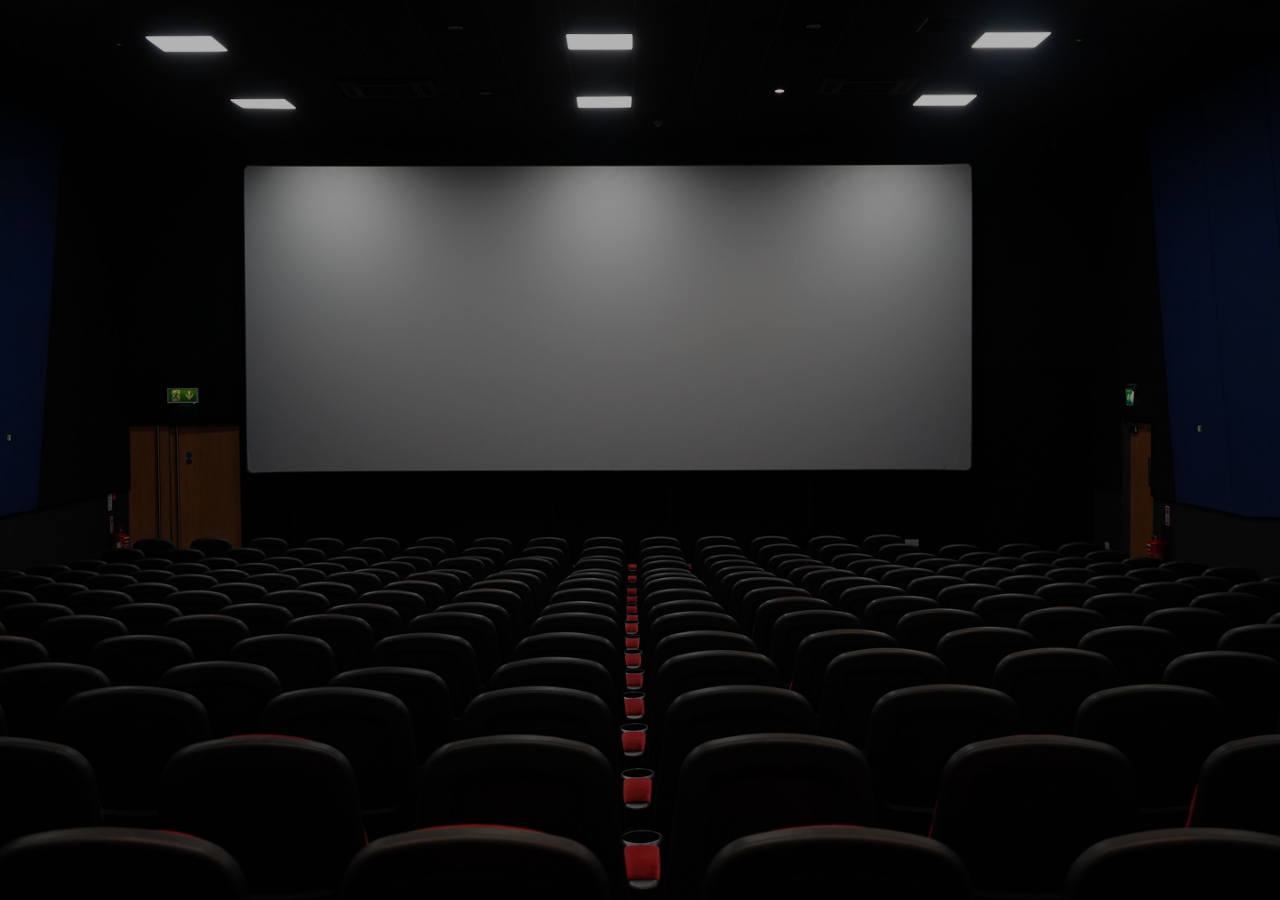
==== 3b-chill/login.html @ 25bb97a0 "add asset,login,css" ====
<!DOCTYPE html>
<html lang="en">

<head>
    <meta charset="UTF-8">
    <meta name="viewport" content="width=device-width, initial-scale=1.0">
    <meta name="description" content="Login page for CHILL, a platform for stream movie and tv show.">
    <meta name="keywords" content="CHILL, login, streaming, movies, tv shows">
    <meta name="author" content="Yadri">
    <title>Login - CHILL</title>
    <!-- CSS -->
    <link rel="stylesheet" href="style.css">
    <!-- Font -->
    <link rel="preconnect" href="https://fonts.googleapis.com">
    <link rel="stylesheet" href="https://fonts.googleapis.com/css2?family=Lato:wght@300;400;700&display=swap">
    <link rel="stylesheet" href="https://cdnjs.cloudflare.com/ajax/libs/font-awesome/6.7.2/css/all.min.css"
        integrity="sha512-Evv84Mr4kqVGRNSgIGL/F/aIDqQb7xQ2vcrdIwxfjThSH8CSR7PBEakCr51Ck+w+/U6swU2Im1vVX0SVk9ABhg=="
        crossorigin="anonymous" referrerpolicy="no-referrer" />
    <!-- Favicon -->
    <link rel="icon" href="assets/logo/chill-icon.png" type="image/x-icon">

</head>
<body>
    <main class="login-container">
        <header class="login-header">
            <!-- <img src="assets/icon/Logo.png" alt=""> -->
        </header>
        <!-- form -->
        <form action="">
            <div class="input-group"></div>
        </form>
    </main>
</body>

</html>
---- 3b-chill/style.css ----
/* Import Fonts Google - Lato */
@import url('https://fonts.googleapis.com/css2?family=Lato:ital,wght@0,100;0,300;0,400;0,700;0,900;1,100;1,300;1,400;1,700;1,900&display=swap');
@import url('fonts.css');

* {
  margin: 0;
  padding: 0;
  box-sizing: border-box;
  font-family: Lato, sans-serif;
}

body {
  background-image: url('assets/bg-images/bg-login.png');
  min-height: 100vh;
  background-size: cover;
  background-position: center;
}

.login-container {
  background-color: rgba(24, 26, 28, 0.84);
  width: 100%;
  max-width: 529px;
  display: flex;
  flex-direction: column;
}
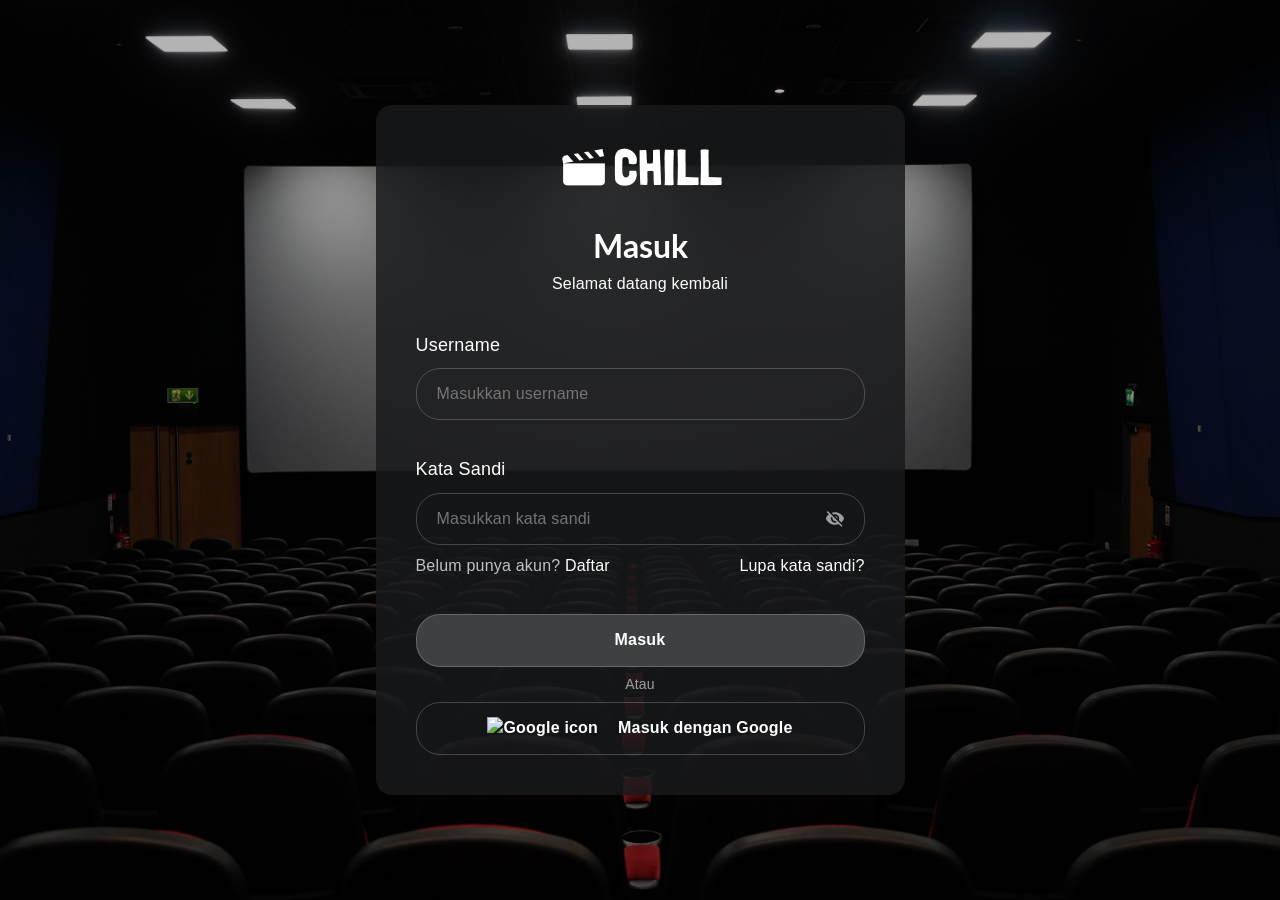
==== commit 5155fa93: "finishing the login page desktop" ====
--- a/3b-chill/login.html
+++ b/3b-chill/login.html
@@ -22,14 +22,44 @@
 </head>
 <body>
     <main class="login-container">
+        <!-- header form -->
         <header class="login-header">
-            <!-- <img src="assets/icon/Logo.png" alt=""> -->
+            <img src="assets/icon/Logo.png" class="logo" alt="">
+            <div class="caption">
+                <h3>Masuk</h3>
+                <p>Selamat datang kembali</p>
+            </div>
         </header>
         <!-- form -->
-        <form action="">
-            <div class="input-group"></div>
+        <form action="" class="login-form">
+            <div class="input-group">
+                <label for="username">Username</label>
+                <input type="text" id="username" placeholder="Masukkan username" required>
+            </div>
+            <div class="input-group">
+                    <label for="password">Kata Sandi</label>
+                    <div class="password-wrapper">
+                        <input type="text" id="password" placeholder="Masukkan kata sandi" required>
+                        <img src="assets/icon/eye-off.svg" id="toggle-password" alt="">
+                    </div>
+                                <!-- registration and forgot link-->
+            <div class="form-links">
+                <span id="">Belum punya akun? <a href="register.html" id="link-to-reg">Daftar</a></span>             
+                <a href="" id="forgot-password">Lupa kata sandi?</a>
+                
+            </div>
+            </div>
+
+            <!-- button group -->
+             <div class="btn-group">
+                <button type="submit" class="btn btn-login">Masuk</button>
+                <div class="divider">Atau</div>
+                <button type="button" class="btn btn-google">
+                    <img src="/assets/icon/google-icon.svg" alt="Google icon" />
+                    Masuk dengan Google
+                </button>
+             </div>
         </form>
     </main>
 </body>
-
 </html>
--- a/3b-chill/style.css
+++ b/3b-chill/style.css
@@ -12,14 +12,178 @@
 body {
   background-image: url('assets/bg-images/bg-login.png');
   min-height: 100vh;
+  width: 100vw;
   background-size: cover;
   background-position: center;
+  
+  display: flex;
+  justify-content: center;
+  align-items: center;
 }
 
 .login-container {
   background-color: rgba(24, 26, 28, 0.84);
   width: 100%;
   max-width: 529px;
+  border-radius: 16px;
+  padding: 40px;
+
   display: flex;
   flex-direction: column;
+  gap: 37px;
+  color: white;
 }
+
+/*--- Login Card Header ---*/
+
+.login-header {
+  display: flex;
+  flex-direction: column;
+  align-items: center;
+  gap: 37px;
+  text-align: center;
+}
+
+.login-header h3 {
+  font-size: 32px;
+  font-weight: 700;
+}
+
+.login-header .caption {
+  display: flex;
+  flex-direction: column;
+  gap: 8px;
+}
+
+.login-header p {
+  color: rgba(255, 255, 255, 1);
+  font-size: 16px;
+  font-weight: 400;
+  letter-spacing: 0.2px;
+  line-height: 1.4;
+}
+
+/*--- Login Form ---*/
+
+.login-form {
+  width: 100%;
+  display: flex;
+  flex-direction: column;
+  gap: 37px;
+}
+
+.login-form .input-group {
+  display: flex;
+  flex-direction: column;
+  width: 100%;
+  gap: 10px;
+}
+
+ .input-group label {
+  font-size: 18px;
+  font-weight: 500;
+  letter-spacing: 0.2px;
+  line-height: 1.4;
+}
+
+ .input-group input {
+  width: 100%;
+  padding: 14px 20px;
+  
+  background-color: transparent;
+  border-radius: 24px;
+  border: 1px solid rgba(231, 227, 252, 0.23);
+  gap: 10px;
+  font-size: 16px;
+  font-weight: 400;
+  line-height: 1.4;
+  letter-spacing: 0.2px;
+  color: rgba(193, 194, 196, 1);
+}
+
+
+
+.input-group .password-wrapper {
+  display: flex;
+  flex-direction: column;
+  position: relative;
+  width: 100%;
+}
+
+#toggle-password {
+  position: absolute;
+  right: 20px;
+  top: 50%;
+  transform: translateY(-50%);
+  cursor: pointer;
+  color: #a0a0a0;
+}
+
+.form-links  {
+  display: flex;
+  justify-content: space-between;
+  font-size: 16px;
+  font-weight: 400;
+  color: rgba(193, 194, 196, 1);
+
+  line-height: 1.4;
+  letter-spacing: 0.2px;
+}
+
+.form-links a {
+  color: rgba(255, 255, 255, 1);
+  text-decoration: none;
+}
+
+.form-links a:hover {
+  text-decoration: underline;
+}
+
+/*--- Button action group ---*/
+.btn-group {
+width: 100%;
+display: flex;
+flex-direction: column;
+gap: 8px;
+}
+
+.btn-group .btn {
+  border-radius: 24px;
+  padding: 14px 20px;
+  cursor: pointer;
+  font-size: 16px;
+  font-weight: 600;
+  letter-spacing: 0.2px;
+  line-height: 1.4;
+  
+}
+
+.btn-login {
+  gap: 10px;
+  background-color: rgba(61, 65, 66, 1);
+  color: rgba(255, 255, 255, 1);
+  border: 1px solid rgba(231, 227, 252, 0.23);
+  
+}
+
+.btn-group .divider {
+  display: flex;
+  justify-content: center;
+  align-items: center;
+  color: rgba(157, 158, 161, 1);
+  font-size: 14px;
+  font-weight: 400;
+  line-height: 1.4;
+  letter-spacing: 0.2px;
+}
+
+.btn-google {
+  display: flex;
+  align-items: center;
+  justify-content: center;
+  gap: 20px;
+  background-color: transparent;
+  color: rgba(255, 255, 255, 1);
+  border: 1px solid rgba(231, 227, 252, 0.23);
+}
+
